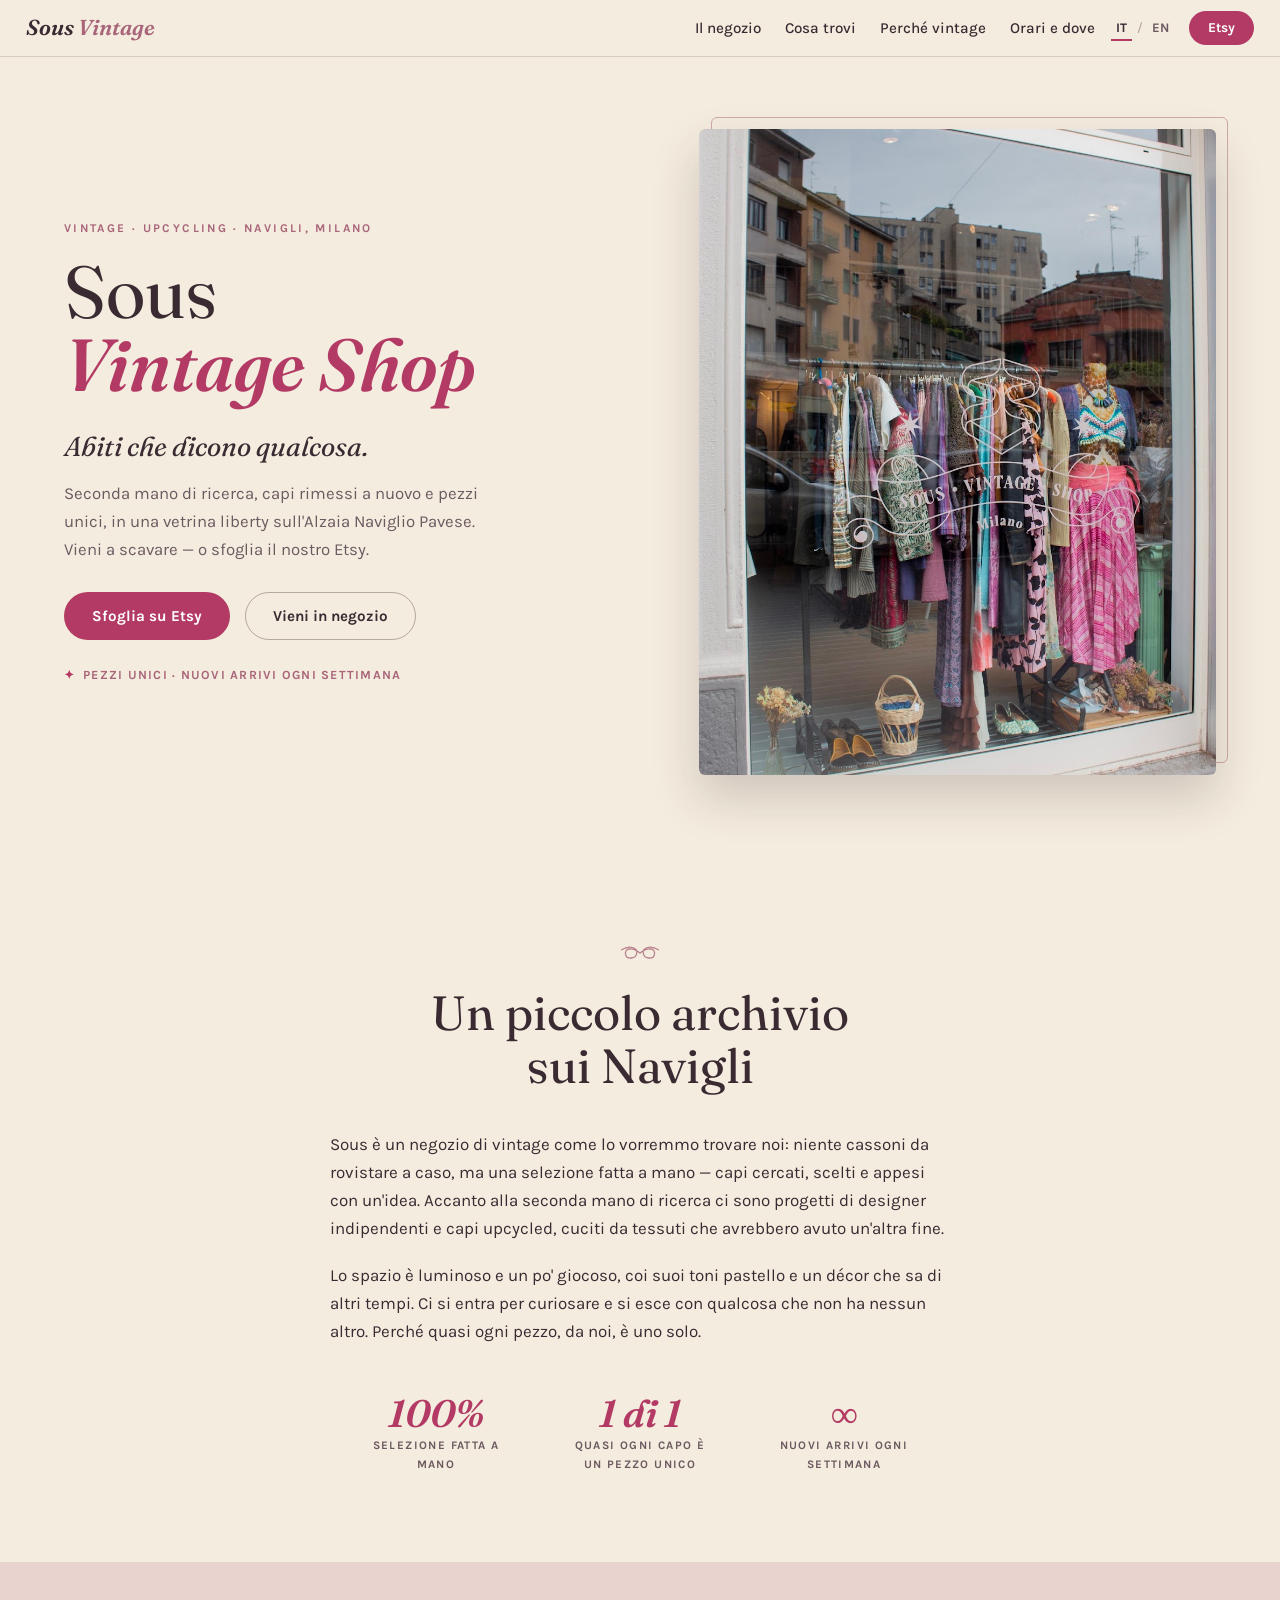
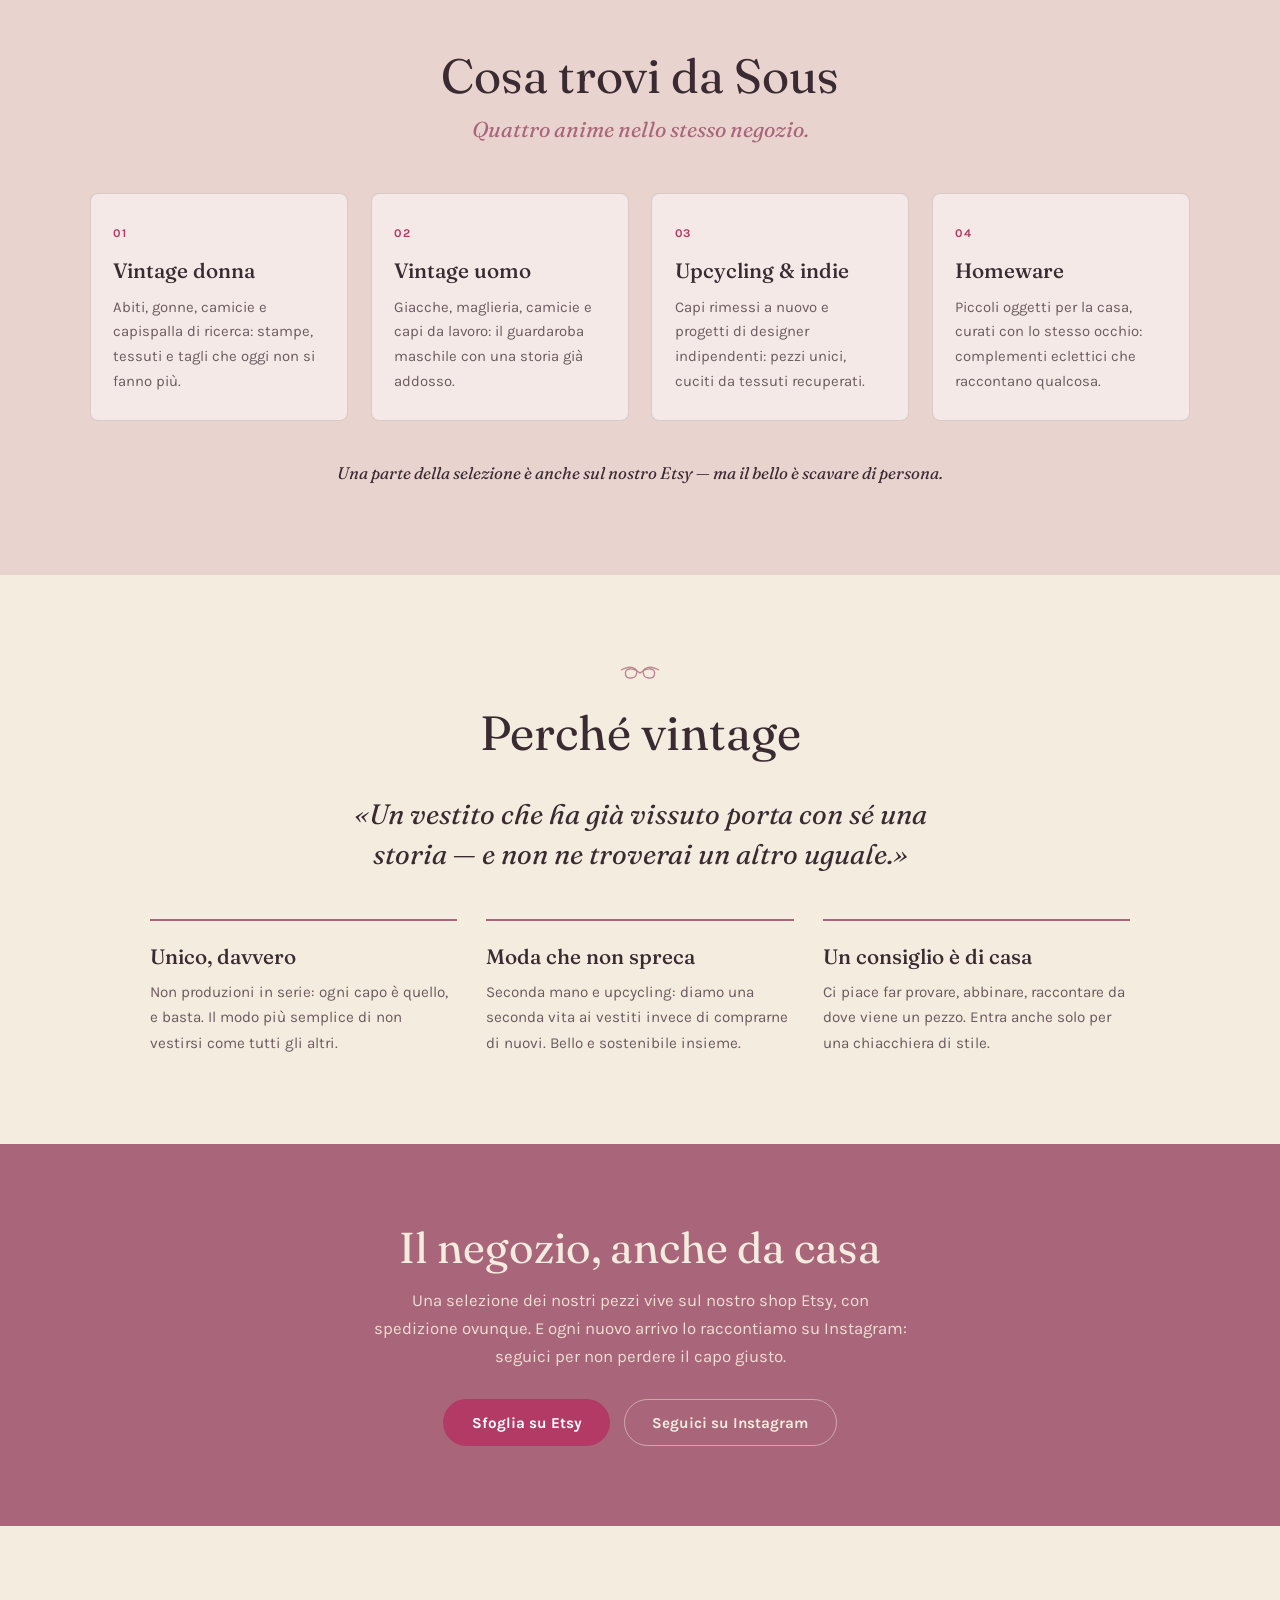
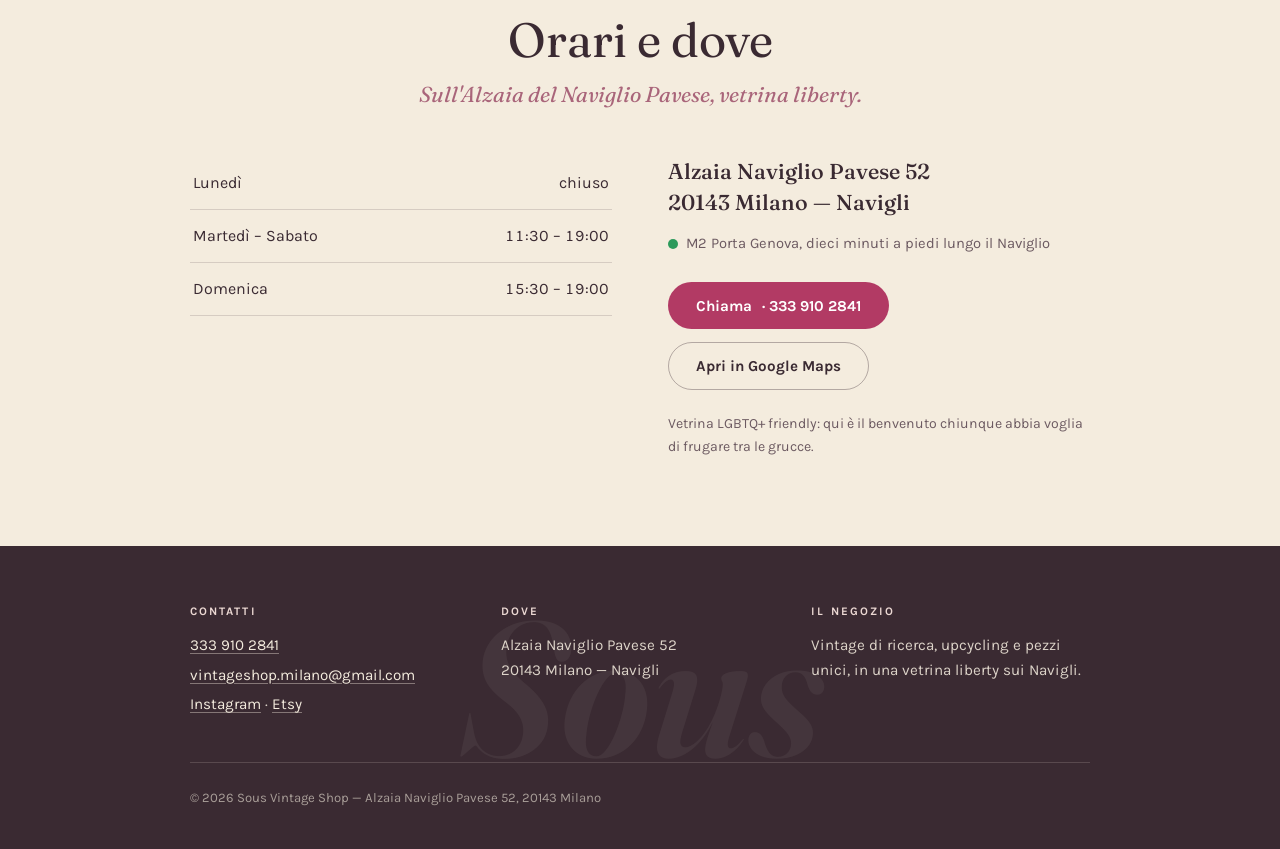
==== index.html @ 56cc67e0 "Sito vetrina Sous Vintage Shop: firma liberty, hero editoriale sulla foto vetrina, reparti e filosof" ====
<!DOCTYPE html>
<html lang="it">
<head>
  <meta charset="UTF-8">
  <meta name="viewport" content="width=device-width, initial-scale=1.0">
  <title>Sous Vintage Shop — Abbigliamento vintage e upcycling sui Navigli, Milano | Alzaia Naviglio Pavese 52</title>
  <meta name="description" content="Sous Vintage Shop: abbigliamento vintage, capi upcycled e pezzi unici sull'Alzaia Naviglio Pavese 52, Milano. Seconda mano di ricerca, progetti di designer indipendenti e homeware, in una vetrina liberty sui Navigli. Catalogo su Etsy.">
  <meta property="og:title" content="Sous Vintage Shop — Vintage e upcycling sui Navigli, Milano">
  <meta property="og:description" content="Vintage di ricerca, capi upcycled e pezzi unici in una vetrina liberty sui Navigli. Abiti che dicono qualcosa. Catalogo su Etsy.">
  <meta property="og:type" content="website">
  <meta property="og:locale" content="it_IT">
  <meta property="og:url" content="https://rotenzark.github.io/sous-vintage/">
  <meta property="og:image" content="https://rotenzark.github.io/sous-vintage/og-image.png">
  <meta name="twitter:card" content="summary_large_image">
  <link rel="canonical" href="https://rotenzark.github.io/sous-vintage/">
  <meta name="theme-color" content="#F4ECDE">
  <link rel="icon" href="favicon.svg?v=1" type="image/svg+xml">
  <link rel="icon" href="favicon-32.png?v=1" type="image/png" sizes="32x32">
  <link rel="apple-touch-icon" href="apple-touch-icon.png?v=1">
  <script>document.documentElement.classList.add('js')</script>
  <link rel="preconnect" href="https://fonts.googleapis.com">
  <link rel="preconnect" href="https://fonts.gstatic.com" crossorigin>
  <link href="https://fonts.googleapis.com/css2?family=Fraunces:ital,opsz,wght@0,9..144,400;0,9..144,600;1,9..144,400;1,9..144,500&family=Karla:wght@400;500;700&display=swap" rel="stylesheet">
  <link rel="stylesheet" href="css/style.css?v=1">
  <script type="application/ld+json">
  {
    "@context": "https://schema.org",
    "@type": "ClothingStore",
    "name": "Sous Vintage Shop",
    "description": "Negozio di abbigliamento vintage e capi upcycled sui Navigli, Milano: seconda mano di ricerca, progetti di designer indipendenti, pezzi unici e homeware.",
    "telephone": "+393339102841",
    "email": "vintageshop.milano@gmail.com",
    "priceRange": "€€",
    "url": "https://rotenzark.github.io/sous-vintage/",
    "image": "https://rotenzark.github.io/sous-vintage/og-image.png",
    "sameAs": [
      "https://www.instagram.com/sousvintageshop/",
      "https://www.facebook.com/sousvintageshopmilan/",
      "https://www.etsy.com/it/shop/SousVintageShop"
    ],
    "address": {
      "@type": "PostalAddress",
      "streetAddress": "Alzaia Naviglio Pavese 52",
      "addressLocality": "Milano",
      "postalCode": "20143",
      "addressRegion": "MI",
      "addressCountry": "IT"
    },
    "areaServed": "Milano Navigli",
    "hasMap": "https://www.google.com/maps/search/?api=1&query=Alzaia+Naviglio+Pavese+52%2C+Milano",
    "openingHoursSpecification": [
      { "@type": "OpeningHoursSpecification", "dayOfWeek": ["Tuesday","Wednesday","Thursday","Friday","Saturday"], "opens": "11:30", "closes": "19:00" },
      { "@type": "OpeningHoursSpecification", "dayOfWeek": "Sunday", "opens": "15:30", "closes": "19:00" }
    ]
  }
  </script>
</head>
<body>

  <!-- ============ INTRO "LA VETRINA INCISA" ============ -->
  <div class="intro" id="intro" aria-hidden="true">
    <div class="intro-scena">
      <svg class="intro-volute" viewBox="0 0 260 120" fill="none" focusable="false">
        <path class="v-tratto" d="M130 60 C110 40 90 44 92 62 C94 78 116 78 118 60 C120 42 100 34 78 44 C58 53 54 74 66 84"/>
        <path class="v-tratto" d="M130 60 C150 40 170 44 168 62 C166 78 144 78 142 60 C140 42 160 34 182 44 C202 53 206 74 194 84"/>
        <circle class="v-punto" cx="130" cy="60" r="4"/>
        <path class="v-tratto v-sotto" d="M96 92 C118 100 142 100 164 92"/>
      </svg>
      <p class="intro-nome">Sous Vintage Shop</p>
      <p class="intro-riga">Navigli · Milano</p>
    </div>
  </div>
  <noscript><style>.intro { display: none; }</style></noscript>

  <a class="skip-link" href="#top" data-i18n="skip">Salta al contenuto</a>

  <header class="topbar">
    <a class="wordmark" href="#top" aria-label="Sous Vintage Shop — torna su" data-i18n-aria="aria_top">Sous<span class="wordmark-sub"> Vintage</span></a>
    <nav class="nav" aria-label="Navigazione principale" data-i18n-aria="aria_nav">
      <button class="nav-toggle" aria-expanded="false" aria-controls="nav-menu">
        <span class="nav-toggle-bar" aria-hidden="true"></span>
        <span data-i18n="menu">Menu</span>
      </button>
      <ul class="nav-menu" id="nav-menu">
        <li><a href="#negozio" data-i18n="nav_shop">Il negozio</a></li>
        <li><a href="#cosa" data-i18n="nav_what">Cosa trovi</a></li>
        <li><a href="#filosofia" data-i18n="nav_why">Perché vintage</a></li>
        <li><a href="#orari" data-i18n="nav_hours">Orari e dove</a></li>
      </ul>
    </nav>
    <div class="topbar-actions">
      <div class="lang-switch" role="group" aria-label="Lingua / Language">
        <button class="lang-btn is-active" data-lang="it" aria-pressed="true">IT</button>
        <span class="lang-sep" aria-hidden="true">/</span>
        <button class="lang-btn" data-lang="en" aria-pressed="false">EN</button>
      </div>
      <a class="btn btn-magenta btn-small" href="https://www.etsy.com/it/shop/SousVintageShop" target="_blank" rel="noopener">
        <span data-i18n="shop_short">Etsy</span>
      </a>
    </div>
  </header>

  <main id="top">

    <!-- ============ HERO EDITORIALE (SPLIT CON FOTO) ============ -->
    <section class="hero">
      <div class="hero-testo">
        <p class="eyebrow" data-i18n="hero_eyebrow">Vintage · upcycling · Navigli, Milano</p>
        <h1 class="hero-nome"><span data-i18n="hero_nome1">Sous</span> <em data-i18n="hero_nome2">Vintage Shop</em></h1>
        <p class="hero-claim" data-i18n="hero_claim">Abiti che dicono qualcosa.</p>
        <p class="hero-lead" data-i18n="hero_lead">Seconda mano di ricerca, capi rimessi a nuovo e pezzi unici, in una vetrina liberty sull'Alzaia Naviglio Pavese. Vieni a scavare — o sfoglia il nostro Etsy.</p>
        <div class="hero-cta">
          <a class="btn btn-magenta" href="https://www.etsy.com/it/shop/SousVintageShop" target="_blank" rel="noopener" data-i18n="etsy_cta">Sfoglia su Etsy</a>
          <a class="btn btn-quieto" href="#orari" data-i18n="visit_cta">Vieni in negozio</a>
        </div>
        <p class="hero-badge"><span class="badge-dot" aria-hidden="true">✦</span> <span data-i18n="hero_badge">Pezzi unici · nuovi arrivi ogni settimana</span></p>
      </div>
      <figure class="hero-foto">
        <img src="assets/img/vetrina.jpg" alt="La vetrina di Sous Vintage Shop: il logo liberty inciso sul vetro, dietro un rack di abiti vintage colorati, un manichino e un cestino di vimini" data-i18n-alt="hero_foto_alt" width="980" height="1225">
      </figure>
    </section>

    <!-- ============ IL NEGOZIO ============ -->
    <section class="sezione" id="negozio">
      <div class="volute-divisore" aria-hidden="true">
        <svg viewBox="0 0 120 24" fill="none"><path d="M60 12 C50 4 40 6 42 14 C43 20 55 20 56 12 C57 5 47 2 37 8 M60 12 C70 4 80 6 78 14 C77 20 65 20 64 12 C63 5 73 2 83 8" stroke-linecap="round"/></svg>
      </div>
      <h2 class="sezione-titolo" data-i18n="shop_title">Un piccolo archivio<br>sui Navigli</h2>
      <div class="negozio-testo">
        <p data-i18n="shop_p1">Sous è un negozio di vintage come lo vorremmo trovare noi: niente cassoni da rovistare a caso, ma una selezione fatta a mano — capi cercati, scelti e appesi con un'idea. Accanto alla seconda mano di ricerca ci sono progetti di designer indipendenti e capi upcycled, cuciti da tessuti che avrebbero avuto un'altra fine.</p>
        <p data-i18n="shop_p2">Lo spazio è luminoso e un po' giocoso, coi suoi toni pastello e un décor che sa di altri tempi. Ci si entra per curiosare e si esce con qualcosa che non ha nessun altro. Perché quasi ogni pezzo, da noi, è uno solo.</p>
      </div>
      <ul class="negozio-numeri" aria-label="Il negozio in breve" data-i18n-aria="aria_numbers">
        <li><span class="numero" data-i18n="n1_big">100%</span><span class="numero-cosa" data-i18n="n1">selezione fatta a mano</span></li>
        <li><span class="numero" data-i18n="n2_big">1 di 1</span><span class="numero-cosa" data-i18n="n2">quasi ogni capo è un pezzo unico</span></li>
        <li><span class="numero" data-i18n="n3_big">∞</span><span class="numero-cosa" data-i18n="n3">nuovi arrivi ogni settimana</span></li>
      </ul>
    </section>

    <!-- ============ COSA TROVI ============ -->
    <section class="sezione sezione-rosa" id="cosa">
      <h2 class="sezione-titolo" data-i18n="what_title">Cosa trovi da Sous</h2>
      <p class="sezione-sub" data-i18n="what_sub">Quattro anime nello stesso negozio.</p>
      <ul class="reparti">
        <li class="reparto reveal">
          <span class="reparto-num mono">01</span>
          <h3 data-i18n="r1_t">Vintage donna</h3>
          <p data-i18n="r1_p">Abiti, gonne, camicie e capispalla di ricerca: stampe, tessuti e tagli che oggi non si fanno più.</p>
        </li>
        <li class="reparto reveal">
          <span class="reparto-num mono">02</span>
          <h3 data-i18n="r2_t">Vintage uomo</h3>
          <p data-i18n="r2_p">Giacche, maglieria, camicie e capi da lavoro: il guardaroba maschile con una storia già addosso.</p>
        </li>
        <li class="reparto reveal">
          <span class="reparto-num mono">03</span>
          <h3 data-i18n="r3_t">Upcycling &amp; indie</h3>
          <p data-i18n="r3_p">Capi rimessi a nuovo e progetti di designer indipendenti: pezzi unici, cuciti da tessuti recuperati.</p>
        </li>
        <li class="reparto reveal">
          <span class="reparto-num mono">04</span>
          <h3 data-i18n="r4_t">Homeware</h3>
          <p data-i18n="r4_p">Piccoli oggetti per la casa, curati con lo stesso occhio: complementi eclettici che raccontano qualcosa.</p>
        </li>
      </ul>
      <p class="cosa-nota" data-i18n="what_note">Una parte della selezione è anche sul nostro Etsy — ma il bello è scavare di persona.</p>
    </section>

    <!-- ============ PERCHÉ VINTAGE ============ -->
    <section class="sezione" id="filosofia">
      <div class="volute-divisore" aria-hidden="true">
        <svg viewBox="0 0 120 24" fill="none"><path d="M60 12 C50 4 40 6 42 14 C43 20 55 20 56 12 C57 5 47 2 37 8 M60 12 C70 4 80 6 78 14 C77 20 65 20 64 12 C63 5 73 2 83 8" stroke-linecap="round"/></svg>
      </div>
      <h2 class="sezione-titolo" data-i18n="why_title">Perché vintage</h2>
      <blockquote class="filosofia-cit">
        <p data-i18n="why_q">«Un vestito che ha già vissuto porta con sé una storia — e non ne troverai un altro uguale.»</p>
      </blockquote>
      <ul class="filosofia-punti">
        <li class="filo-punto reveal">
          <h3 data-i18n="f1_t">Unico, davvero</h3>
          <p data-i18n="f1_p">Non produzioni in serie: ogni capo è quello, e basta. Il modo più semplice di non vestirsi come tutti gli altri.</p>
        </li>
        <li class="filo-punto reveal">
          <h3 data-i18n="f2_t">Moda che non spreca</h3>
          <p data-i18n="f2_p">Seconda mano e upcycling: diamo una seconda vita ai vestiti invece di comprarne di nuovi. Bello e sostenibile insieme.</p>
        </li>
        <li class="filo-punto reveal">
          <h3 data-i18n="f3_t">Un consiglio è di casa</h3>
          <p data-i18n="f3_p">Ci piace far provare, abbinare, raccontare da dove viene un pezzo. Entra anche solo per una chiacchiera di stile.</p>
        </li>
      </ul>
    </section>

    <!-- ============ ETSY / SOCIAL ============ -->
    <section class="etsy-fascia" id="etsy">
      <div class="etsy-inner">
        <h2 class="etsy-titolo" data-i18n="etsy_title">Il negozio, anche da casa</h2>
        <p class="etsy-testo" data-i18n="etsy_p">Una selezione dei nostri pezzi vive sul nostro shop Etsy, con spedizione ovunque. E ogni nuovo arrivo lo raccontiamo su Instagram: seguici per non perdere il capo giusto.</p>
        <div class="etsy-cta">
          <a class="btn btn-magenta" href="https://www.etsy.com/it/shop/SousVintageShop" target="_blank" rel="noopener" data-i18n="etsy_cta">Sfoglia su Etsy</a>
          <a class="btn btn-quieto-chiaro" href="https://www.instagram.com/sousvintageshop/" target="_blank" rel="noopener" data-i18n="ig_cta">Seguici su Instagram</a>
        </div>
      </div>
    </section>

    <!-- ============ ORARI E DOVE ============ -->
    <section class="sezione" id="orari">
      <h2 class="sezione-titolo" data-i18n="hours_title">Orari e dove</h2>
      <p class="sezione-sub" data-i18n="hours_sub">Sull'Alzaia del Naviglio Pavese, vetrina liberty.</p>
      <div class="orari-dove">
        <table class="orari-tabella">
          <caption class="visually-hidden" data-i18n="hours_caption">Orari di apertura</caption>
          <tbody>
            <tr><th scope="row" data-i18n="mon">Lunedì</th><td data-i18n="closed">chiuso</td></tr>
            <tr><th scope="row" data-i18n="tuesat">Martedì – Sabato</th><td>11:30 – 19:00</td></tr>
            <tr><th scope="row" data-i18n="sun">Domenica</th><td>15:30 – 19:00</td></tr>
          </tbody>
        </table>
        <div class="dove">
          <address class="dove-indirizzo">
            Alzaia Naviglio Pavese 52<br>
            20143 Milano — Navigli
          </address>
          <p class="dove-metro"><span class="metro-dot" aria-hidden="true"></span> <span data-i18n="metro">M2 Porta Genova, dieci minuti a piedi lungo il Naviglio</span></p>
          <div class="dove-azioni">
            <a class="btn btn-magenta" href="tel:+393339102841"><span data-i18n="call_cta">Chiama</span>&nbsp;· 333 910 2841</a>
            <a class="btn btn-quieto" href="https://www.google.com/maps/search/?api=1&query=Alzaia+Naviglio+Pavese+52%2C+Milano" target="_blank" rel="noopener" data-i18n="maps">Apri in Google Maps</a>
          </div>
          <p class="dove-note" data-i18n="dove_note">Vetrina LGBTQ+ friendly: qui è il benvenuto chiunque abbia voglia di frugare tra le grucce.</p>
        </div>
      </div>
    </section>

  </main>

  <!-- ============ FOOTER ============ -->
  <footer class="footer">
    <p class="footer-wordmark" aria-hidden="true">Sous</p>
    <div class="footer-cols">
      <div>
        <h3 data-i18n="f_contacts">Contatti</h3>
        <p><a href="tel:+393339102841">333 910 2841</a></p>
        <p><a href="mailto:vintageshop.milano@gmail.com">vintageshop.milano@gmail.com</a></p>
        <p><a href="https://www.instagram.com/sousvintageshop/" target="_blank" rel="noopener">Instagram</a> · <a href="https://www.etsy.com/it/shop/SousVintageShop" target="_blank" rel="noopener">Etsy</a></p>
      </div>
      <div>
        <h3 data-i18n="f_where">Dove</h3>
        <p>Alzaia Naviglio Pavese 52<br>20143 Milano — Navigli</p>
      </div>
      <div>
        <h3 data-i18n="f_what">Il negozio</h3>
        <p data-i18n="f_line">Vintage di ricerca, upcycling e pezzi unici, in una vetrina liberty sui Navigli.</p>
      </div>
    </div>
    <p class="footer-legal">© <span data-current-year>2026</span> Sous Vintage Shop — Alzaia Naviglio Pavese 52, 20143 Milano</p>
  </footer>

  <script src="js/main.js?v=1"></script>
</body>
</html>
---- css/style.css ----
/* ==========================================================================
   Sous Vintage Shop — Alzaia Naviglio Pavese 52, Milano
   Firma grafica: le volute liberty del logo sul vetro + toni pastello
   nostalgici. Hero editoriale sulla foto vera della vetrina.
   ========================================================================== */

:root {
  --panna: #F4ECDE;
  --panna-scura: #ECE0CD;
  --rosa: #EBD8D3;
  --rosa-fondo: #E9D3CE;
  --malva: #A9657A;
  --salvia: #7E9478;
  --magenta: #B23A64;
  --magenta-scuro: #973154;
  --inchiostro: #3A2A32;
  --grigio: #6C5A61;
  --linea: rgba(58, 42, 50, .16);
  --font-display: "Fraunces", "Georgia", serif;
  --font-testo: "Karla", "Helvetica Neue", Arial, sans-serif;
}

/* ---------- reset ---------- */

*, *::before, *::after { box-sizing: border-box; }

html {
  scroll-behavior: smooth;
  -webkit-text-size-adjust: 100%;
}

body {
  margin: 0;
  font-family: var(--font-testo);
  font-size: 1.02rem;
  line-height: 1.65;
  color: var(--inchiostro);
  background: var(--panna);
}

img { max-width: 100%; height: auto; display: block; }

h1, h2, h3, p, ul, blockquote, figure { margin: 0; }
ul { padding: 0; list-style: none; }
figure { padding: 0; }

a { color: inherit; }

:focus-visible {
  outline: 2px solid var(--magenta);
  outline-offset: 3px;
  border-radius: 2px;
}

.etsy-fascia :focus-visible,
.footer :focus-visible {
  outline-color: var(--panna);
}

.visually-hidden {
  position: absolute;
  width: 1px; height: 1px;
  margin: -1px; padding: 0;
  overflow: hidden;
  clip: rect(0 0 0 0);
  white-space: nowrap;
  border: 0;
}

.skip-link {
  position: absolute;
  top: -100px; left: 1rem;
  z-index: 2000;
  padding: .6rem 1rem;
  background: var(--inchiostro);
  color: var(--panna);
  border-radius: 4px;
  text-decoration: none;
}
.skip-link:focus { top: .5rem; }

.mono {
  font-weight: 700;
  font-size: .74rem;
  letter-spacing: .16em;
  text-transform: uppercase;
}

/* ---------- bottoni ---------- */

.btn {
  display: inline-flex;
  align-items: center;
  justify-content: center;
  gap: .35em;
  padding: .85rem 1.7rem;
  border: 1px solid transparent;
  border-radius: 999px;
  font-family: var(--font-testo);
  font-weight: 700;
  font-size: .95rem;
  line-height: 1.2;
  text-decoration: none;
  cursor: pointer;
  transition: background-color .2s ease, border-color .2s ease, color .2s ease, transform .15s ease;
}
.btn:hover { transform: translateY(-1px); }
.btn:active { transform: translateY(0); }

.btn-small { padding: .5rem 1.15rem; font-size: .85rem; }

.btn-magenta { background: var(--magenta); color: #fff; }
.btn-magenta:hover { background: var(--magenta-scuro); }

.btn-quieto {
  background: transparent;
  color: var(--inchiostro);
  border-color: rgba(58, 42, 50, .35);
}
.btn-quieto:hover { border-color: var(--inchiostro); }

.btn-quieto-chiaro {
  background: transparent;
  color: var(--panna);
  border-color: rgba(244, 236, 222, .5);
}
.btn-quieto-chiaro:hover { border-color: var(--panna); }

/* ---------- intro "la vetrina incisa" ---------- */

.intro {
  position: fixed;
  inset: 0;
  z-index: 1000;
  display: flex;
  align-items: center;
  justify-content: center;
  padding: 1.5rem;
  background: var(--rosa);
  transition: opacity .55s ease;
}
.intro--via { opacity: 0; }

.intro-scena { text-align: center; }

.intro-volute {
  width: clamp(200px, 42vw, 300px);
  height: auto;
  margin: 0 auto .4rem;
}

.v-tratto {
  stroke: var(--malva);
  stroke-width: 2;
  fill: none;
  stroke-linecap: round;
  stroke-dasharray: 260;
  stroke-dashoffset: 260;
  animation: incidi 1.4s ease-out .2s forwards;
}
.v-sotto { animation-delay: 1s; animation-duration: .8s; stroke-dasharray: 150; stroke-dashoffset: 150; }
.v-punto {
  fill: var(--magenta);
  opacity: 0;
  animation: appare .4s ease-out 1.2s forwards;
}

@keyframes incidi { to { stroke-dashoffset: 0; } }
@keyframes appare { to { opacity: 1; } }

.intro-nome {
  margin-top: .6rem;
  font-family: var(--font-display);
  font-style: italic;
  font-weight: 600;
  font-size: clamp(2rem, 6vw, 3rem);
  color: var(--inchiostro);
  opacity: 0;
  animation: sale .6s ease-out 1.1s forwards;
}

.intro-riga {
  margin-top: .5rem;
  font-weight: 700;
  font-size: .72rem;
  letter-spacing: .24em;
  text-transform: uppercase;
  color: var(--malva);
  opacity: 0;
  animation: sale .6s ease-out 1.4s forwards;
}

@keyframes sale {
  from { opacity: 0; transform: translateY(10px); }
  to   { opacity: 1; transform: none; }
}

.intro-lock { overflow: hidden; }

/* ---------- topbar ---------- */

.topbar {
  position: sticky;
  top: 0;
  z-index: 100;
  display: flex;
  align-items: center;
  gap: 1rem;
  padding: .65rem clamp(1rem, 3vw, 1.6rem);
  background: rgba(244, 236, 222, .93);
  -webkit-backdrop-filter: blur(8px);
  backdrop-filter: blur(8px);
  border-bottom: 1px solid var(--linea);
}

.wordmark {
  font-family: var(--font-display);
  font-style: italic;
  font-weight: 600;
  font-size: 1.35rem;
  text-decoration: none;
  color: var(--inchiostro);
  white-space: nowrap;
}
.wordmark-sub { color: var(--malva); }

.nav { margin-left: auto; }

.nav-toggle {
  display: none;
  align-items: center;
  gap: .5rem;
  padding: .45rem .9rem;
  background: transparent;
  border: 1px solid rgba(58, 42, 50, .35);
  border-radius: 999px;
  font-family: var(--font-testo);
  font-weight: 700;
  font-size: .85rem;
  color: var(--inchiostro);
  cursor: pointer;
}

.nav-toggle-bar {
  width: 16px;
  height: 2px;
  background: currentColor;
  box-shadow: 0 5px 0 currentColor, 0 -5px 0 currentColor;
}

.nav-menu {
  display: flex;
  align-items: center;
  gap: clamp(.9rem, 2vw, 1.5rem);
}

.nav-menu a {
  font-size: .95rem;
  font-weight: 500;
  text-decoration: none;
  color: var(--inchiostro);
  padding: .3rem 0;
  border-bottom: 2px solid transparent;
}
.nav-menu a:hover { border-bottom-color: var(--magenta); }

.topbar-actions {
  display: flex;
  align-items: center;
  gap: .9rem;
}

.lang-switch {
  display: flex;
  align-items: center;
  gap: .3rem;
  font-size: .82rem;
}

.lang-btn {
  background: none;
  border: none;
  padding: .25rem .3rem;
  font-family: var(--font-testo);
  font-weight: 700;
  font-size: .82rem;
  color: var(--grigio);
  cursor: pointer;
  border-bottom: 2px solid transparent;
}
.lang-btn.is-active {
  color: var(--inchiostro);
  border-bottom-color: var(--magenta);
}
.lang-sep { color: rgba(58, 42, 50, .4); }

@media (max-width: 920px) {
  .nav-toggle { display: inline-flex; }
  .nav-menu {
    display: none;
    position: absolute;
    top: 100%;
    left: 0; right: 0;
    flex-direction: column;
    align-items: stretch;
    gap: 0;
    padding: .6rem 1.2rem 1rem;
    background: var(--panna);
    border-bottom: 1px solid var(--linea);
    box-shadow: 0 14px 28px rgba(58, 42, 50, .12);
  }
  .nav.is-open .nav-menu { display: flex; }
  .nav-menu a {
    padding: .7rem .2rem;
    border-bottom: 1px solid rgba(58, 42, 50, .08);
  }
  .nav-menu li:last-child a { border-bottom-color: transparent; }
}

@media (max-width: 560px) {
  .wordmark { font-size: 1.15rem; }
  .topbar { gap: .6rem; }
}

/* ---------- hero editoriale (split) ---------- */

.hero {
  display: grid;
  grid-template-columns: 1.05fr .95fr;
  gap: clamp(2rem, 5vw, 4rem);
  align-items: center;
  max-width: 1200px;
  margin: 0 auto;
  padding: clamp(2.5rem, 6vw, 4.5rem) 1.5rem clamp(3rem, 7vw, 5rem);
}

.hero-testo { max-width: 34rem; }

.eyebrow {
  font-weight: 700;
  font-size: .74rem;
  letter-spacing: .2em;
  text-transform: uppercase;
  color: var(--malva);
}

.hero-nome {
  margin-top: 1rem;
  font-family: var(--font-display);
  font-weight: 400;
  font-size: clamp(2.9rem, 7vw, 4.6rem);
  line-height: 1;
  color: var(--inchiostro);
}
.hero-nome em {
  display: block;
  font-style: italic;
  font-weight: 600;
  color: var(--magenta);
}

.hero-claim {
  margin-top: 1.4rem;
  font-family: var(--font-display);
  font-style: italic;
  font-size: clamp(1.3rem, 3vw, 1.7rem);
  color: var(--inchiostro);
}

.hero-lead {
  max-width: 42ch;
  margin-top: .7rem;
  font-size: 1.05rem;
  color: var(--grigio);
}

.hero-cta {
  display: flex;
  flex-wrap: wrap;
  gap: .9rem;
  margin-top: 1.8rem;
}

.hero-badge {
  display: flex;
  align-items: center;
  gap: .5rem;
  margin-top: 1.6rem;
  font-weight: 700;
  font-size: .78rem;
  letter-spacing: .1em;
  text-transform: uppercase;
  color: var(--malva);
}
.badge-dot { color: var(--magenta); }

.hero-foto {
  position: relative;
}
.hero-foto::before {
  content: "";
  position: absolute;
  inset: -12px -12px 12px 12px;
  border: 1px solid var(--malva);
  border-radius: 6px;
  opacity: .5;
  z-index: 0;
}
.hero-foto img {
  position: relative;
  z-index: 1;
  width: 100%;
  aspect-ratio: 4 / 5;
  object-fit: cover;
  border-radius: 6px;
  box-shadow: 0 22px 48px rgba(58, 42, 50, .2);
}

@media (max-width: 860px) {
  .hero {
    grid-template-columns: 1fr;
    max-width: 560px;
  }
  .hero-testo { max-width: none; order: 2; }
  .hero-foto { order: 1; }
  .hero-foto img { aspect-ratio: 4 / 3.4; }
}

/* ---------- volute divisore ---------- */

.volute-divisore {
  display: flex;
  justify-content: center;
  margin: 0 auto 1.5rem;
}
.volute-divisore svg {
  width: 96px;
  height: 20px;
}
.volute-divisore path {
  stroke: var(--malva);
  stroke-width: 1.6;
  fill: none;
  opacity: .8;
}

/* ---------- sezioni ---------- */

.sezione {
  padding: clamp(3.5rem, 8vw, 5.5rem) 1.5rem;
}

.sezione-rosa { background: var(--rosa-fondo); }

.sezione-titolo {
  font-family: var(--font-display);
  font-weight: 400;
  font-size: clamp(2rem, 5vw, 3rem);
  line-height: 1.1;
  text-align: center;
}

.sezione-sub {
  margin-top: .6rem;
  font-family: var(--font-display);
  font-style: italic;
  font-size: clamp(1.1rem, 2.5vw, 1.35rem);
  text-align: center;
  color: var(--malva);
}

/* ---------- il negozio ---------- */

.negozio-testo {
  max-width: 62ch;
  margin: 2.4rem auto 0;
  display: grid;
  gap: 1.2rem;
  font-size: 1.06rem;
}

.negozio-numeri {
  display: flex;
  flex-wrap: wrap;
  justify-content: center;
  gap: clamp(1.5rem, 5vw, 4rem);
  margin-top: 3rem;
  text-align: center;
}

.negozio-numeri li {
  display: grid;
  gap: .2rem;
  min-width: 8rem;
}

.numero {
  font-family: var(--font-display);
  font-style: italic;
  font-weight: 600;
  font-size: 2.4rem;
  line-height: 1;
  color: var(--magenta);
}

.numero-cosa {
  font-weight: 700;
  font-size: .72rem;
  letter-spacing: .12em;
  text-transform: uppercase;
  color: var(--grigio);
  max-width: 20ch;
}

/* ---------- cosa trovi (reparti) ---------- */

.reparti {
  display: grid;
  grid-template-columns: repeat(4, 1fr);
  gap: 1.4rem;
  max-width: 1100px;
  margin: 2.8rem auto 0;
}

.reparto {
  padding: 1.6rem 1.4rem 1.7rem;
  background: rgba(255, 255, 255, .5);
  border: 1px solid var(--linea);
  border-radius: 8px;
}

.reparto-num {
  color: var(--magenta);
}

.reparto h3 {
  margin-top: .5rem;
  font-family: var(--font-display);
  font-weight: 500;
  font-size: 1.3rem;
}

.reparto p {
  margin-top: .4rem;
  font-size: .93rem;
  color: var(--grigio);
}

.cosa-nota {
  max-width: 56ch;
  margin: 2.4rem auto 0;
  text-align: center;
  font-style: italic;
  font-family: var(--font-display);
  font-size: 1.05rem;
  color: var(--inchiostro);
}

@media (max-width: 960px) { .reparti { grid-template-columns: 1fr 1fr; } }
@media (max-width: 520px) { .reparti { grid-template-columns: 1fr; max-width: 360px; } }

/* ---------- perché vintage ---------- */

.filosofia-cit {
  max-width: 620px;
  margin: 2.2rem auto 0;
  text-align: center;
}
.filosofia-cit p {
  font-family: var(--font-display);
  font-style: italic;
  font-size: clamp(1.3rem, 3vw, 1.75rem);
  line-height: 1.4;
  color: var(--inchiostro);
}

.filosofia-punti {
  display: grid;
  grid-template-columns: repeat(3, 1fr);
  gap: 1.8rem;
  max-width: 980px;
  margin: 2.8rem auto 0;
}

.filo-punto {
  padding-top: 1.2rem;
  border-top: 2px solid var(--malva);
}

.filo-punto h3 {
  font-family: var(--font-display);
  font-weight: 500;
  font-size: 1.3rem;
}

.filo-punto p {
  margin-top: .4rem;
  font-size: .95rem;
  color: var(--grigio);
}

@media (max-width: 820px) {
  .filosofia-punti { grid-template-columns: 1fr; max-width: 480px; }
}

/* ---------- etsy / social ---------- */

.etsy-fascia {
  background: var(--malva);
  color: var(--panna);
  padding: clamp(3.5rem, 8vw, 5rem) 1.5rem;
}

.etsy-inner {
  max-width: 720px;
  margin: 0 auto;
  text-align: center;
}

.etsy-titolo {
  font-family: var(--font-display);
  font-weight: 400;
  font-size: clamp(1.9rem, 4.5vw, 2.7rem);
  line-height: 1.1;
}

.etsy-testo {
  max-width: 54ch;
  margin: 1rem auto 0;
  font-size: 1.05rem;
  color: rgba(244, 236, 222, .9);
}

.etsy-cta {
  display: flex;
  flex-wrap: wrap;
  justify-content: center;
  gap: .9rem;
  margin-top: 1.8rem;
}

/* ---------- orari e dove ---------- */

.orari-dove {
  display: grid;
  grid-template-columns: minmax(0, 1fr) minmax(0, 1fr);
  gap: clamp(2rem, 5vw, 3.5rem);
  max-width: 900px;
  margin: 2.8rem auto 0;
  align-items: start;
}

.orari-tabella {
  width: 100%;
  border-collapse: collapse;
  font-size: 1rem;
}

.orari-tabella th,
.orari-tabella td {
  padding: .8rem .2rem;
  border-bottom: 1px solid var(--linea);
  text-align: left;
  font-weight: 400;
}

.orari-tabella td { text-align: right; font-variant-numeric: tabular-nums; }

.dove-indirizzo {
  font-family: var(--font-display);
  font-style: normal;
  font-weight: 500;
  font-size: 1.35rem;
  line-height: 1.4;
}

.dove-metro {
  display: flex;
  align-items: center;
  gap: .5rem;
  margin-top: .9rem;
  font-size: .92rem;
  color: var(--grigio);
}

.metro-dot {
  width: 10px; height: 10px;
  border-radius: 50%;
  background: #2C9A5B;
  flex: none;
}

.dove-azioni {
  display: flex;
  flex-wrap: wrap;
  gap: .8rem;
  margin-top: 1.6rem;
}

.dove-note {
  margin-top: 1.4rem;
  font-size: .88rem;
  color: var(--grigio);
}

@media (max-width: 760px) {
  .orari-dove { grid-template-columns: 1fr; max-width: 480px; }
}

/* ---------- footer ---------- */

.footer {
  position: relative;
  padding: 3.5rem 1.5rem 2.5rem;
  background: var(--inchiostro);
  color: var(--panna);
  overflow: hidden;
}

.footer-wordmark {
  position: absolute;
  top: -1rem;
  left: 50%;
  transform: translateX(-50%);
  font-family: var(--font-display);
  font-style: italic;
  font-weight: 600;
  font-size: clamp(5rem, 18vw, 12rem);
  white-space: nowrap;
  color: rgba(244, 236, 222, .06);
  pointer-events: none;
  user-select: none;
}

.footer-cols {
  position: relative;
  display: grid;
  grid-template-columns: repeat(3, 1fr);
  gap: 2rem;
  max-width: 900px;
  margin: 0 auto;
}

.footer-cols h3 {
  font-weight: 700;
  font-size: .72rem;
  letter-spacing: .18em;
  text-transform: uppercase;
  color: var(--rosa);
  margin-bottom: .7rem;
}

.footer-cols p {
  font-size: .95rem;
  color: rgba(244, 236, 222, .88);
  margin-bottom: .3rem;
}

.footer-cols a {
  color: var(--panna);
  text-decoration-color: rgba(244, 236, 222, .4);
  text-underline-offset: 3px;
}
.footer-cols a:hover { text-decoration-color: var(--panna); }

.footer-legal {
  position: relative;
  max-width: 900px;
  margin: 2.5rem auto 0;
  padding-top: 1.5rem;
  border-top: 1px solid rgba(244, 236, 222, .16);
  font-size: .82rem;
  color: rgba(244, 236, 222, .6);
}

@media (max-width: 760px) {
  .footer-cols { grid-template-columns: 1fr; gap: 1.6rem; }
}

/* ---------- reveal on scroll ---------- */
/* Lo stato nascosto esiste solo se il JS è partito (classe .js sul root)
   e solo se l'utente non preferisce il movimento ridotto. */

@media (prefers-reduced-motion: no-preference) {
  .js .reveal {
    opacity: 0;
    transform: translateY(18px);
    transition: opacity .6s ease, transform .6s ease;
  }
  .js .reveal.is-visible {
    opacity: 1;
    transform: none;
  }
}

@media (prefers-reduced-motion: reduce) {
  html { scroll-behavior: auto; }
  .btn, .btn:hover { transform: none; transition: none; }
  .intro { display: none; }
}
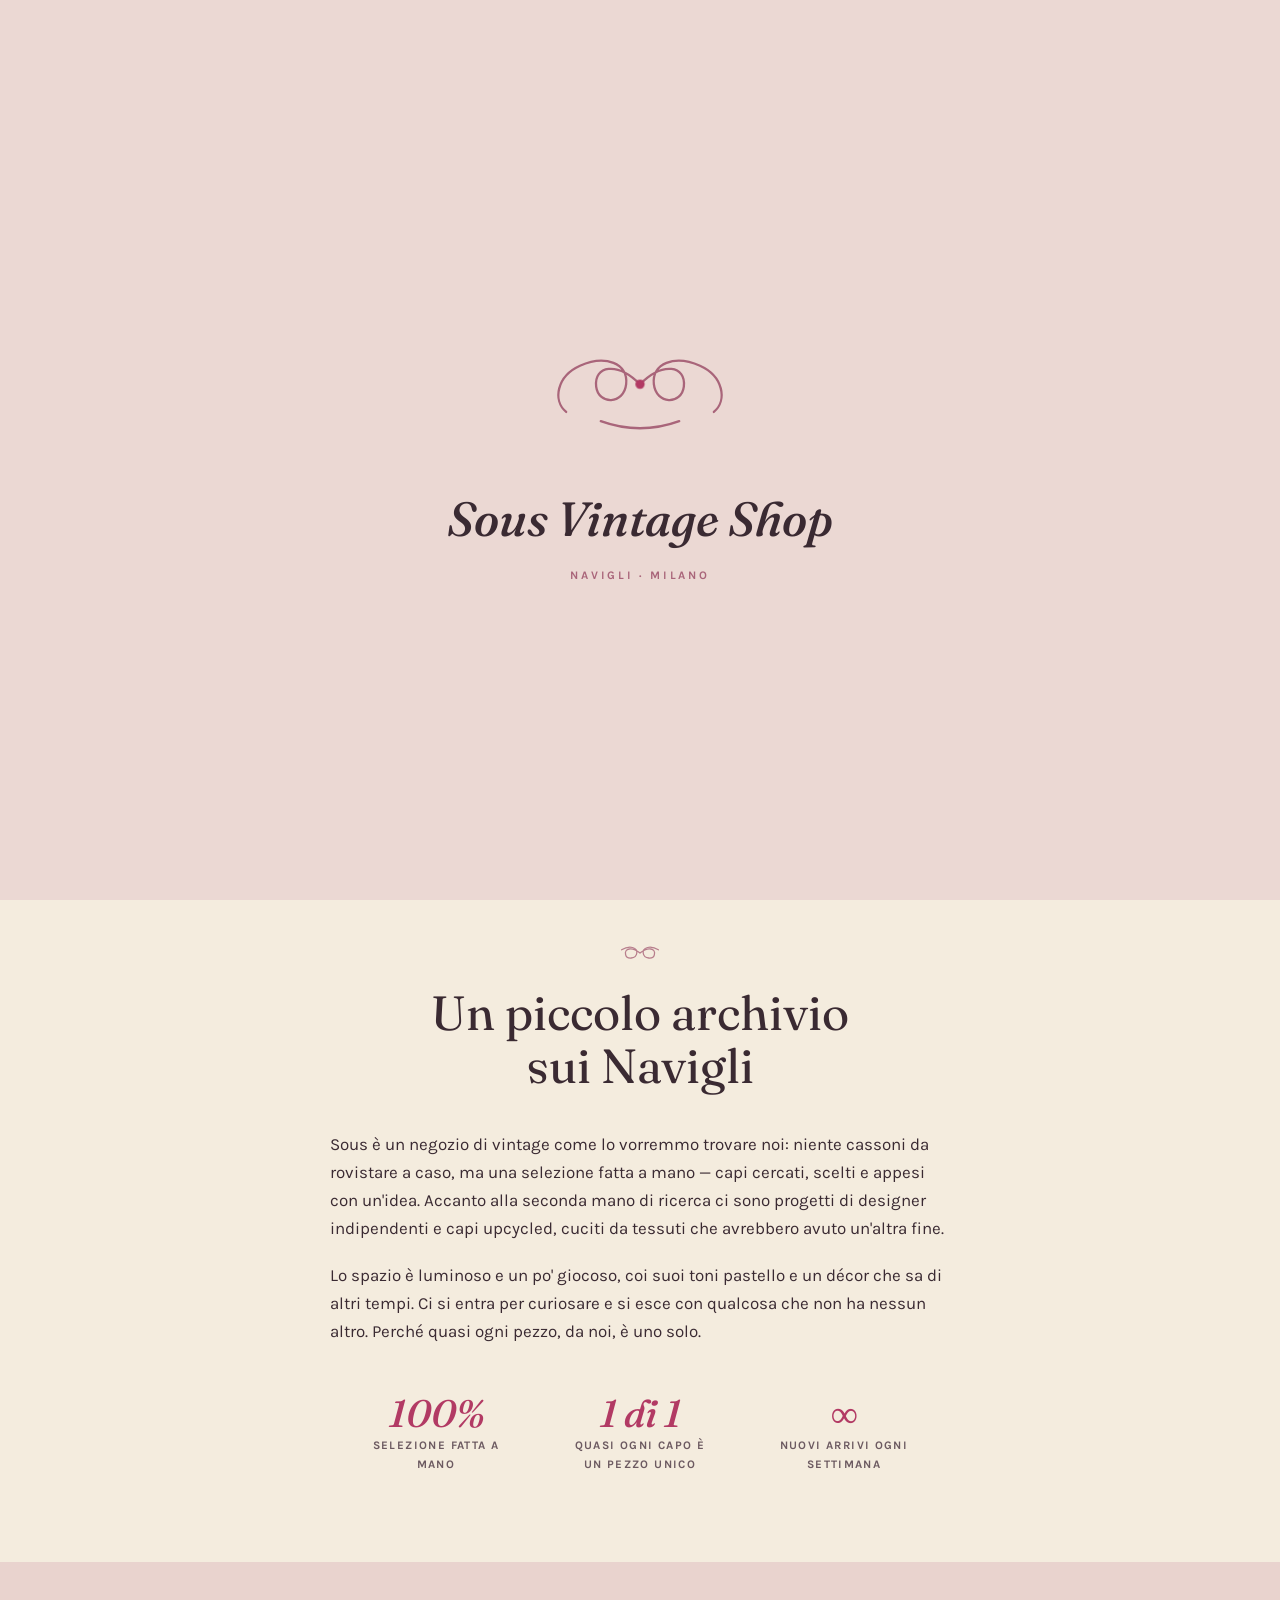
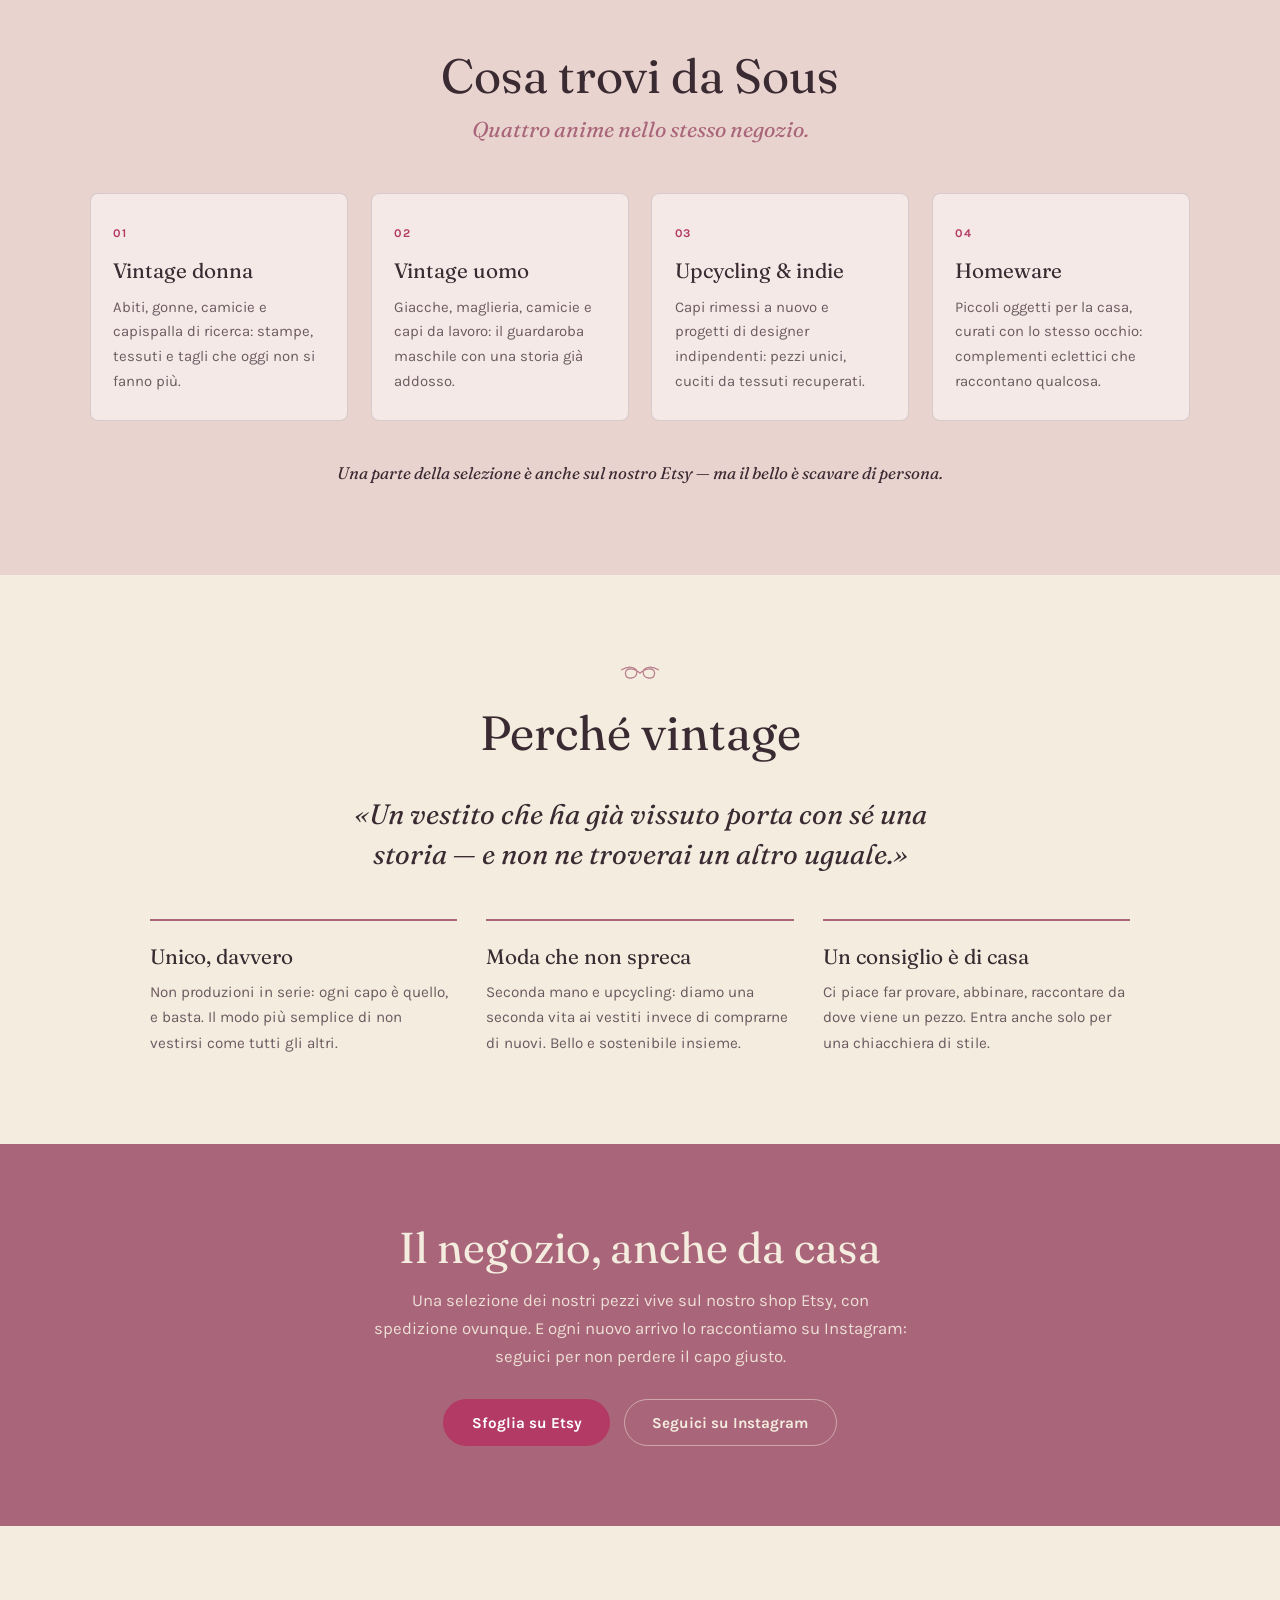
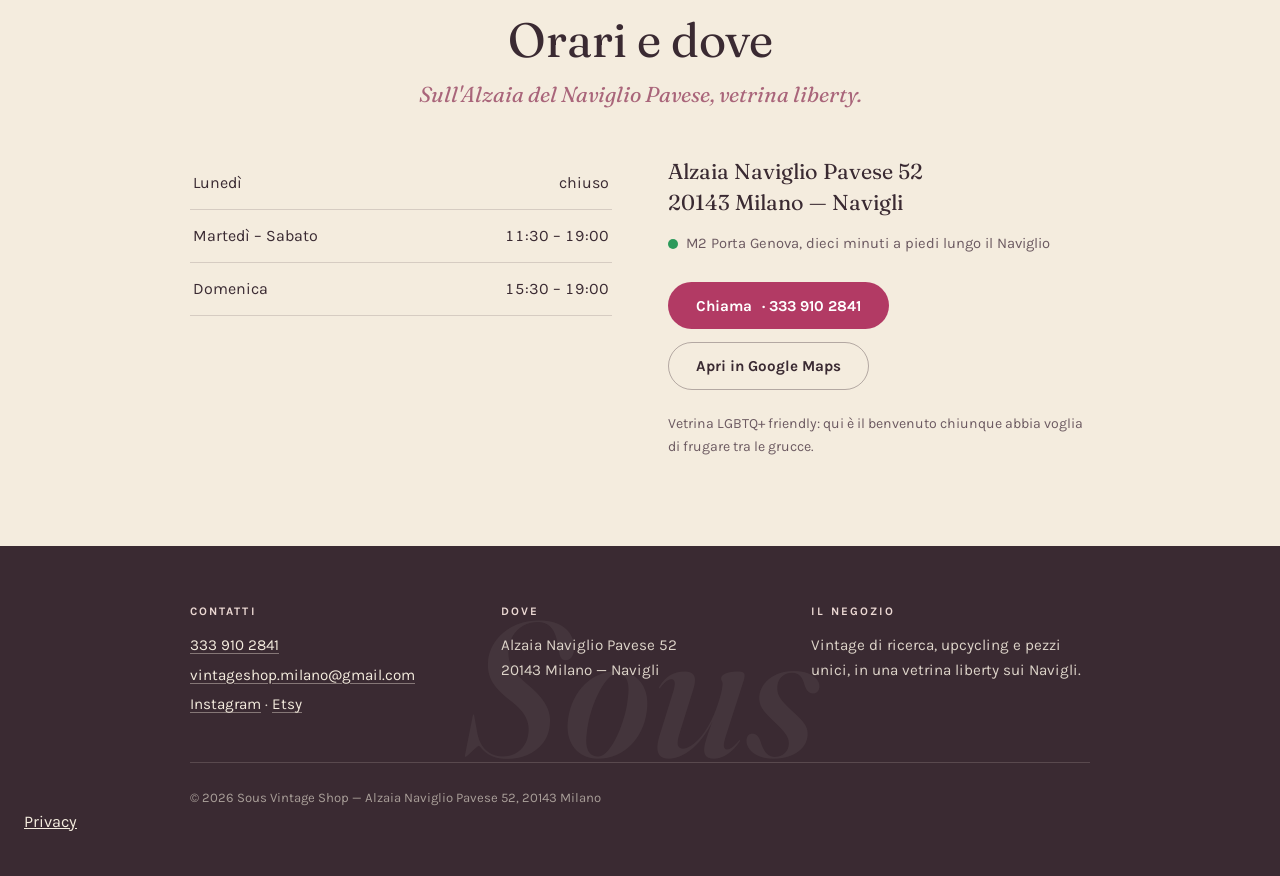
==== commit 82caf3ef: "Privacy e pulizia: caratteri sul sito, informativa, noindex - caratteri copiati nel sito: nessuna ri" ====
--- a/index.html
+++ b/index.html
@@ -3,6 +3,7 @@
 <head>
   <meta charset="UTF-8">
   <meta name="viewport" content="width=device-width, initial-scale=1.0">
+  <meta name="robots" content="noindex">
   <title>Sous Vintage Shop — Abbigliamento vintage e upcycling sui Navigli, Milano | Alzaia Naviglio Pavese 52</title>
   <meta name="description" content="Sous Vintage Shop: abbigliamento vintage, capi upcycled e pezzi unici sull'Alzaia Naviglio Pavese 52, Milano. Seconda mano di ricerca, progetti di designer indipendenti e homeware, in una vetrina liberty sui Navigli. Catalogo su Etsy.">
   <meta property="og:title" content="Sous Vintage Shop — Vintage e upcycling sui Navigli, Milano">
@@ -18,9 +19,7 @@
   <link rel="icon" href="favicon-32.png?v=1" type="image/png" sizes="32x32">
   <link rel="apple-touch-icon" href="apple-touch-icon.png?v=1">
   <script>document.documentElement.classList.add('js')</script>
-  <link rel="preconnect" href="https://fonts.googleapis.com">
-  <link rel="preconnect" href="https://fonts.gstatic.com" crossorigin>
-  <link href="https://fonts.googleapis.com/css2?family=Fraunces:ital,opsz,wght@0,9..144,400;0,9..144,600;1,9..144,400;1,9..144,500&family=Karla:wght@400;500;700&display=swap" rel="stylesheet">
+  <link rel="stylesheet" href="fonts/fonts.css?v=1">
   <link rel="stylesheet" href="css/style.css?v=1">
   <script type="application/ld+json">
   {
@@ -253,7 +252,8 @@
       </div>
     </div>
     <p class="footer-legal">© <span data-current-year>2026</span> Sous Vintage Shop — Alzaia Naviglio Pavese 52, 20143 Milano</p>
-  </footer>
+    <p class="privacy-link"><a href="privacy.html">Privacy</a></p>
+</footer>
 
   <script src="js/main.js?v=1"></script>
 </body>
--- a/fonts/fonts.css
+++ b/fonts/fonts.css
@@ -0,0 +1,163 @@
+/* Caratteri ospitati sul sito: nessuna richiesta a Google Fonts o Fontshare (giro privacy 1/10/2026). Licenze in LICENSE.txt. */
+/* vietnamese */
+@font-face {
+  font-family: 'Fraunces';
+  font-style: italic;
+  font-weight: 400;
+  font-display: swap;
+  src: url(fraunces-v38-6NU58FyLNQOQZAnv9ZwNjucMHVn85Ni7emAe9lKqZTnbB-gzTK0K1ChjdfeQ_5Y.woff2) format('woff2');
+  unicode-range: U+0102-0103, U+0110-0111, U+0128-0129, U+0168-0169, U+01A0-01A1, U+01AF-01B0, U+0300-0301, U+0303-0304, U+0308-0309, U+0323, U+0329, U+1EA0-1EF9, U+20AB;
+}
+/* latin-ext */
+@font-face {
+  font-family: 'Fraunces';
+  font-style: italic;
+  font-weight: 400;
+  font-display: swap;
+  src: url(fraunces-v38-6NU58FyLNQOQZAnv9ZwNjucMHVn85Ni7emAe9lKqZTnbB-gzTK0K1ChjdPeQ_5Y.woff2) format('woff2');
+  unicode-range: U+0100-02BA, U+02BD-02C5, U+02C7-02CC, U+02CE-02D7, U+02DD-02FF, U+0304, U+0308, U+0329, U+1D00-1DBF, U+1E00-1E9F, U+1EF2-1EFF, U+2020, U+20A0-20AB, U+20AD-20C0, U+2113, U+2C60-2C7F, U+A720-A7FF;
+}
+/* latin */
+@font-face {
+  font-family: 'Fraunces';
+  font-style: italic;
+  font-weight: 400;
+  font-display: swap;
+  src: url(fraunces-v38-6NU58FyLNQOQZAnv9ZwNjucMHVn85Ni7emAe9lKqZTnbB-gzTK0K1ChjeveQ.woff2) format('woff2');
+  unicode-range: U+0000-00FF, U+0131, U+0152-0153, U+02BB-02BC, U+02C6, U+02DA, U+02DC, U+0304, U+0308, U+0329, U+2000-206F, U+20AC, U+2122, U+2191, U+2193, U+2212, U+2215, U+FEFF, U+FFFD;
+}
+/* vietnamese */
+@font-face {
+  font-family: 'Fraunces';
+  font-style: italic;
+  font-weight: 500;
+  font-display: swap;
+  src: url(fraunces-v38-6NU58FyLNQOQZAnv9ZwNjucMHVn85Ni7emAe9lKqZTnbB-gzTK0K1ChjdfeQ_5Y.woff2) format('woff2');
+  unicode-range: U+0102-0103, U+0110-0111, U+0128-0129, U+0168-0169, U+01A0-01A1, U+01AF-01B0, U+0300-0301, U+0303-0304, U+0308-0309, U+0323, U+0329, U+1EA0-1EF9, U+20AB;
+}
+/* latin-ext */
+@font-face {
+  font-family: 'Fraunces';
+  font-style: italic;
+  font-weight: 500;
+  font-display: swap;
+  src: url(fraunces-v38-6NU58FyLNQOQZAnv9ZwNjucMHVn85Ni7emAe9lKqZTnbB-gzTK0K1ChjdPeQ_5Y.woff2) format('woff2');
+  unicode-range: U+0100-02BA, U+02BD-02C5, U+02C7-02CC, U+02CE-02D7, U+02DD-02FF, U+0304, U+0308, U+0329, U+1D00-1DBF, U+1E00-1E9F, U+1EF2-1EFF, U+2020, U+20A0-20AB, U+20AD-20C0, U+2113, U+2C60-2C7F, U+A720-A7FF;
+}
+/* latin */
+@font-face {
+  font-family: 'Fraunces';
+  font-style: italic;
+  font-weight: 500;
+  font-display: swap;
+  src: url(fraunces-v38-6NU58FyLNQOQZAnv9ZwNjucMHVn85Ni7emAe9lKqZTnbB-gzTK0K1ChjeveQ.woff2) format('woff2');
+  unicode-range: U+0000-00FF, U+0131, U+0152-0153, U+02BB-02BC, U+02C6, U+02DA, U+02DC, U+0304, U+0308, U+0329, U+2000-206F, U+20AC, U+2122, U+2191, U+2193, U+2212, U+2215, U+FEFF, U+FFFD;
+}
+/* vietnamese */
+@font-face {
+  font-family: 'Fraunces';
+  font-style: normal;
+  font-weight: 400;
+  font-display: swap;
+  src: url(fraunces-v38-6NU78FyLNQOQZAnv9bYEvDiIdE9Ea92uemAk_WBq8U_9v0c2Wa0KxCBTeO-U.woff2) format('woff2');
+  unicode-range: U+0102-0103, U+0110-0111, U+0128-0129, U+0168-0169, U+01A0-01A1, U+01AF-01B0, U+0300-0301, U+0303-0304, U+0308-0309, U+0323, U+0329, U+1EA0-1EF9, U+20AB;
+}
+/* latin-ext */
+@font-face {
+  font-family: 'Fraunces';
+  font-style: normal;
+  font-weight: 400;
+  font-display: swap;
+  src: url(fraunces-v38-6NU78FyLNQOQZAnv9bYEvDiIdE9Ea92uemAk_WBq8U_9v0c2Wa0KxCFTeO-U.woff2) format('woff2');
+  unicode-range: U+0100-02BA, U+02BD-02C5, U+02C7-02CC, U+02CE-02D7, U+02DD-02FF, U+0304, U+0308, U+0329, U+1D00-1DBF, U+1E00-1E9F, U+1EF2-1EFF, U+2020, U+20A0-20AB, U+20AD-20C0, U+2113, U+2C60-2C7F, U+A720-A7FF;
+}
+/* latin */
+@font-face {
+  font-family: 'Fraunces';
+  font-style: normal;
+  font-weight: 400;
+  font-display: swap;
+  src: url(fraunces-v38-6NU78FyLNQOQZAnv9bYEvDiIdE9Ea92uemAk_WBq8U_9v0c2Wa0KxC9TeA.woff2) format('woff2');
+  unicode-range: U+0000-00FF, U+0131, U+0152-0153, U+02BB-02BC, U+02C6, U+02DA, U+02DC, U+0304, U+0308, U+0329, U+2000-206F, U+20AC, U+2122, U+2191, U+2193, U+2212, U+2215, U+FEFF, U+FFFD;
+}
+/* vietnamese */
+@font-face {
+  font-family: 'Fraunces';
+  font-style: normal;
+  font-weight: 600;
+  font-display: swap;
+  src: url(fraunces-v38-6NU78FyLNQOQZAnv9bYEvDiIdE9Ea92uemAk_WBq8U_9v0c2Wa0KxCBTeO-U.woff2) format('woff2');
+  unicode-range: U+0102-0103, U+0110-0111, U+0128-0129, U+0168-0169, U+01A0-01A1, U+01AF-01B0, U+0300-0301, U+0303-0304, U+0308-0309, U+0323, U+0329, U+1EA0-1EF9, U+20AB;
+}
+/* latin-ext */
+@font-face {
+  font-family: 'Fraunces';
+  font-style: normal;
+  font-weight: 600;
+  font-display: swap;
+  src: url(fraunces-v38-6NU78FyLNQOQZAnv9bYEvDiIdE9Ea92uemAk_WBq8U_9v0c2Wa0KxCFTeO-U.woff2) format('woff2');
+  unicode-range: U+0100-02BA, U+02BD-02C5, U+02C7-02CC, U+02CE-02D7, U+02DD-02FF, U+0304, U+0308, U+0329, U+1D00-1DBF, U+1E00-1E9F, U+1EF2-1EFF, U+2020, U+20A0-20AB, U+20AD-20C0, U+2113, U+2C60-2C7F, U+A720-A7FF;
+}
+/* latin */
+@font-face {
+  font-family: 'Fraunces';
+  font-style: normal;
+  font-weight: 600;
+  font-display: swap;
+  src: url(fraunces-v38-6NU78FyLNQOQZAnv9bYEvDiIdE9Ea92uemAk_WBq8U_9v0c2Wa0KxC9TeA.woff2) format('woff2');
+  unicode-range: U+0000-00FF, U+0131, U+0152-0153, U+02BB-02BC, U+02C6, U+02DA, U+02DC, U+0304, U+0308, U+0329, U+2000-206F, U+20AC, U+2122, U+2191, U+2193, U+2212, U+2215, U+FEFF, U+FFFD;
+}
+/* latin-ext */
+@font-face {
+  font-family: 'Karla';
+  font-style: normal;
+  font-weight: 400;
+  font-display: swap;
+  src: url(karla-v33-qkB9XvYC6trAT55ZBi1ueQVIjQTD-JrIH2G7nytkHRyQ8p4wUjm6bnEr.woff2) format('woff2');
+  unicode-range: U+0100-02BA, U+02BD-02C5, U+02C7-02CC, U+02CE-02D7, U+02DD-02FF, U+0304, U+0308, U+0329, U+1D00-1DBF, U+1E00-1E9F, U+1EF2-1EFF, U+2020, U+20A0-20AB, U+20AD-20C0, U+2113, U+2C60-2C7F, U+A720-A7FF;
+}
+/* latin */
+@font-face {
+  font-family: 'Karla';
+  font-style: normal;
+  font-weight: 400;
+  font-display: swap;
+  src: url(karla-v33-qkB9XvYC6trAT55ZBi1ueQVIjQTD-JrIH2G7nytkHRyQ8p4wUje6bg.woff2) format('woff2');
+  unicode-range: U+0000-00FF, U+0131, U+0152-0153, U+02BB-02BC, U+02C6, U+02DA, U+02DC, U+0304, U+0308, U+0329, U+2000-206F, U+20AC, U+2122, U+2191, U+2193, U+2212, U+2215, U+FEFF, U+FFFD;
+}
+/* latin-ext */
+@font-face {
+  font-family: 'Karla';
+  font-style: normal;
+  font-weight: 500;
+  font-display: swap;
+  src: url(karla-v33-qkB9XvYC6trAT55ZBi1ueQVIjQTD-JrIH2G7nytkHRyQ8p4wUjm6bnEr.woff2) format('woff2');
+  unicode-range: U+0100-02BA, U+02BD-02C5, U+02C7-02CC, U+02CE-02D7, U+02DD-02FF, U+0304, U+0308, U+0329, U+1D00-1DBF, U+1E00-1E9F, U+1EF2-1EFF, U+2020, U+20A0-20AB, U+20AD-20C0, U+2113, U+2C60-2C7F, U+A720-A7FF;
+}
+/* latin */
+@font-face {
+  font-family: 'Karla';
+  font-style: normal;
+  font-weight: 500;
+  font-display: swap;
+  src: url(karla-v33-qkB9XvYC6trAT55ZBi1ueQVIjQTD-JrIH2G7nytkHRyQ8p4wUje6bg.woff2) format('woff2');
+  unicode-range: U+0000-00FF, U+0131, U+0152-0153, U+02BB-02BC, U+02C6, U+02DA, U+02DC, U+0304, U+0308, U+0329, U+2000-206F, U+20AC, U+2122, U+2191, U+2193, U+2212, U+2215, U+FEFF, U+FFFD;
+}
+/* latin-ext */
+@font-face {
+  font-family: 'Karla';
+  font-style: normal;
+  font-weight: 700;
+  font-display: swap;
+  src: url(karla-v33-qkB9XvYC6trAT55ZBi1ueQVIjQTD-JrIH2G7nytkHRyQ8p4wUjm6bnEr.woff2) format('woff2');
+  unicode-range: U+0100-02BA, U+02BD-02C5, U+02C7-02CC, U+02CE-02D7, U+02DD-02FF, U+0304, U+0308, U+0329, U+1D00-1DBF, U+1E00-1E9F, U+1EF2-1EFF, U+2020, U+20A0-20AB, U+20AD-20C0, U+2113, U+2C60-2C7F, U+A720-A7FF;
+}
+/* latin */
+@font-face {
+  font-family: 'Karla';
+  font-style: normal;
+  font-weight: 700;
+  font-display: swap;
+  src: url(karla-v33-qkB9XvYC6trAT55ZBi1ueQVIjQTD-JrIH2G7nytkHRyQ8p4wUje6bg.woff2) format('woff2');
+  unicode-range: U+0000-00FF, U+0131, U+0152-0153, U+02BB-02BC, U+02C6, U+02DA, U+02DC, U+0304, U+0308, U+0329, U+2000-206F, U+20AC, U+2122, U+2191, U+2193, U+2212, U+2215, U+FEFF, U+FFFD;
+}
